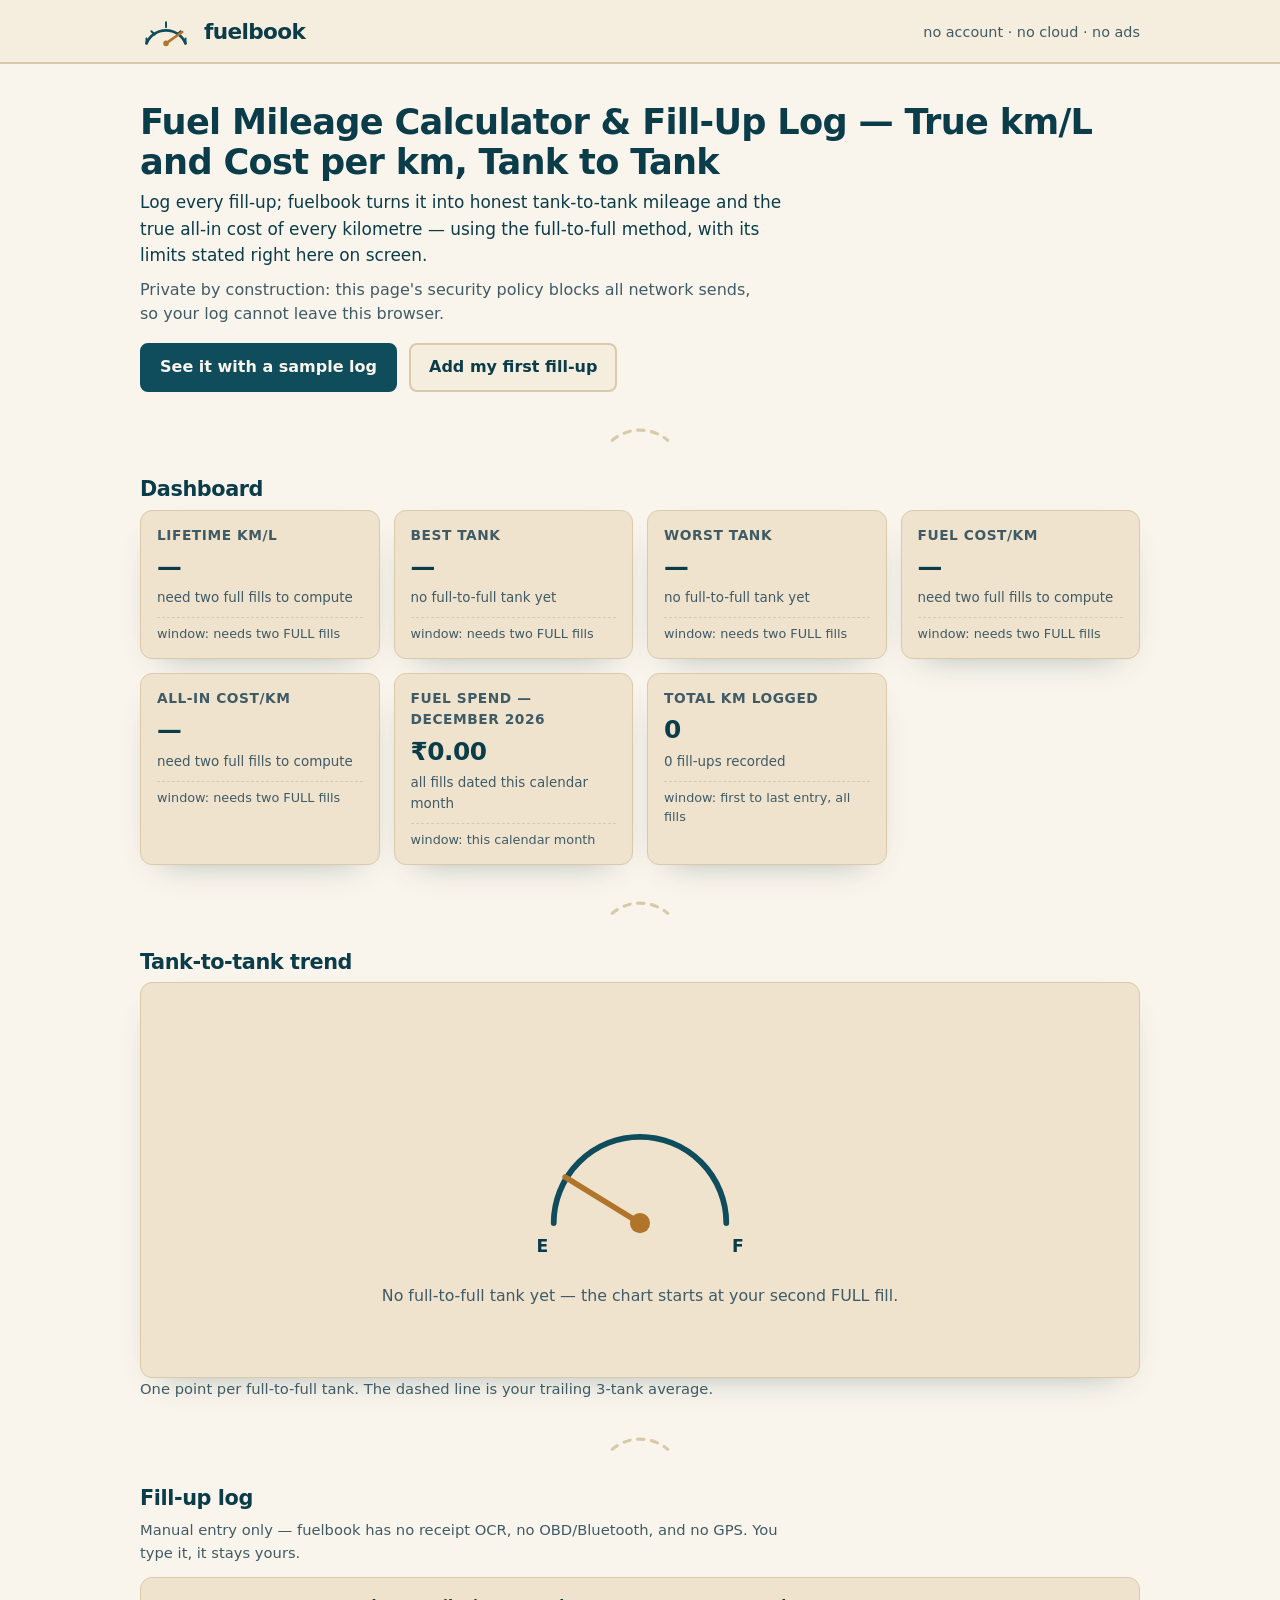
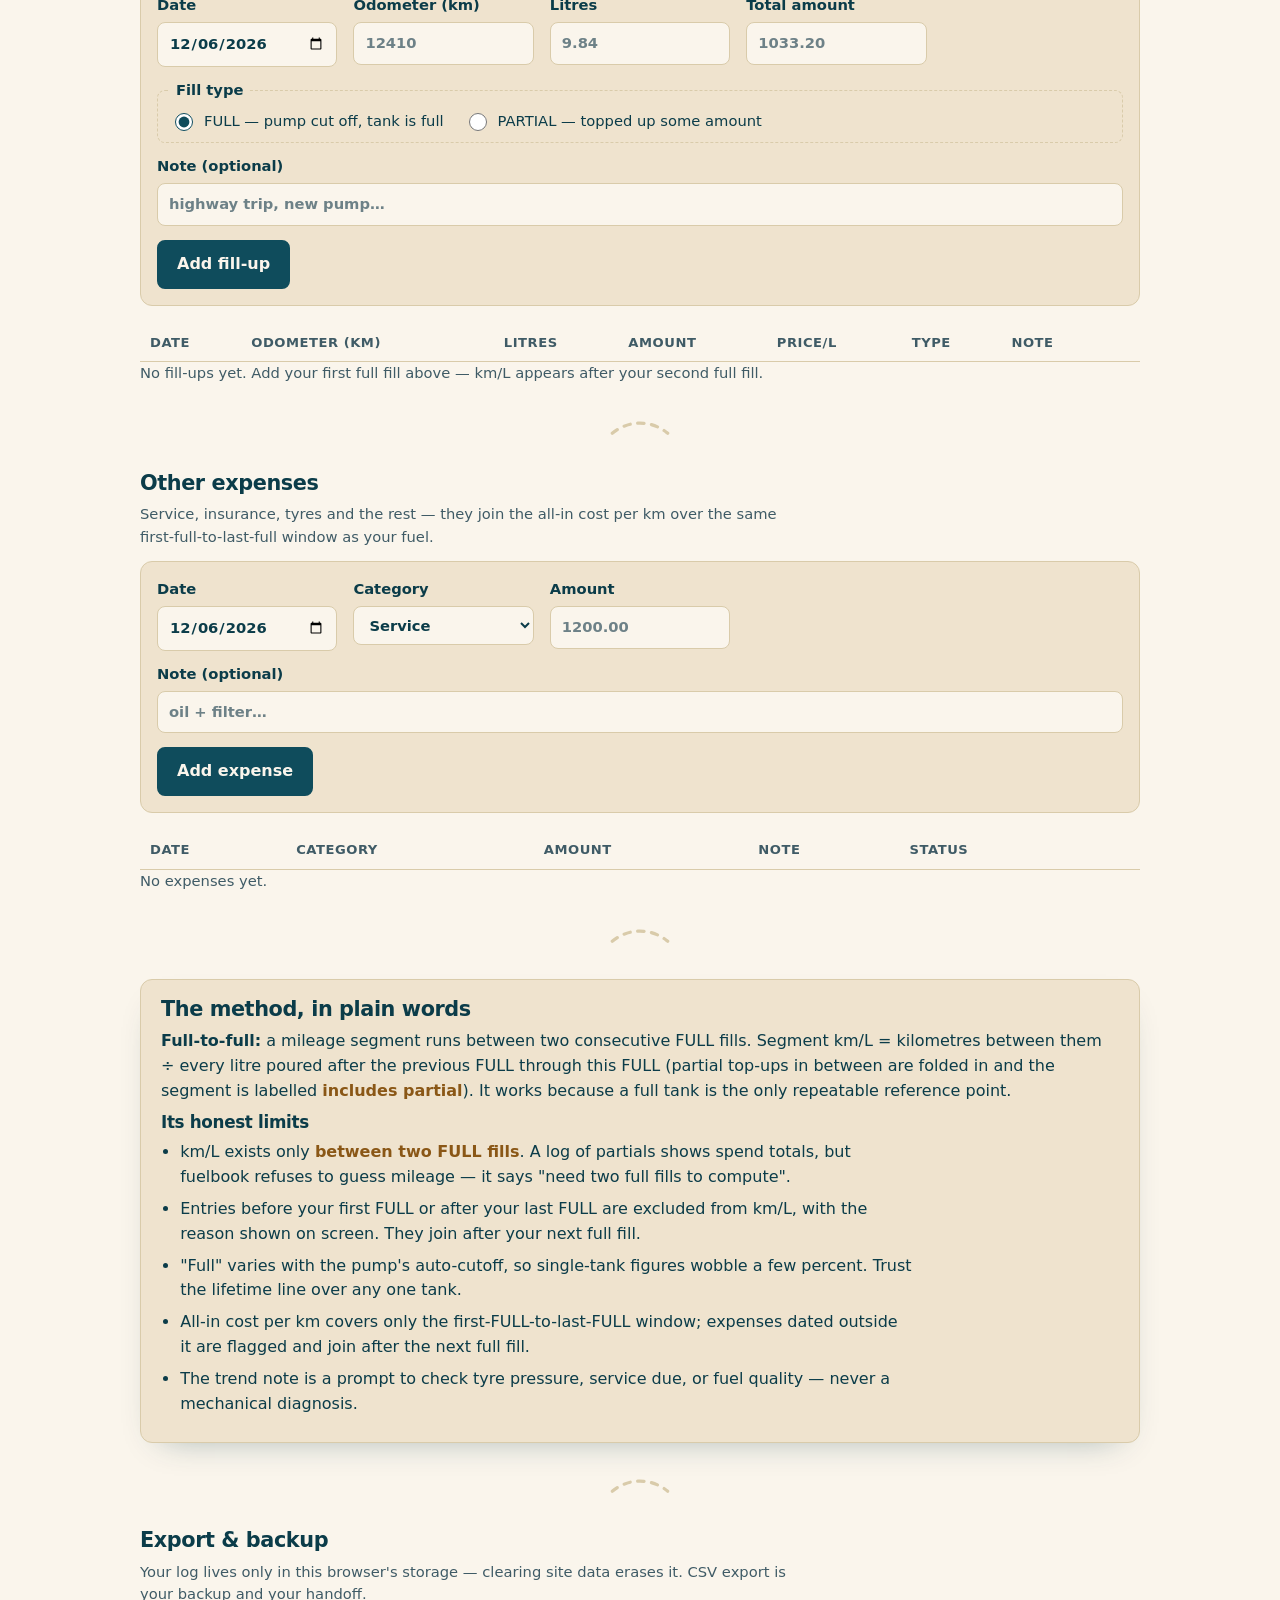
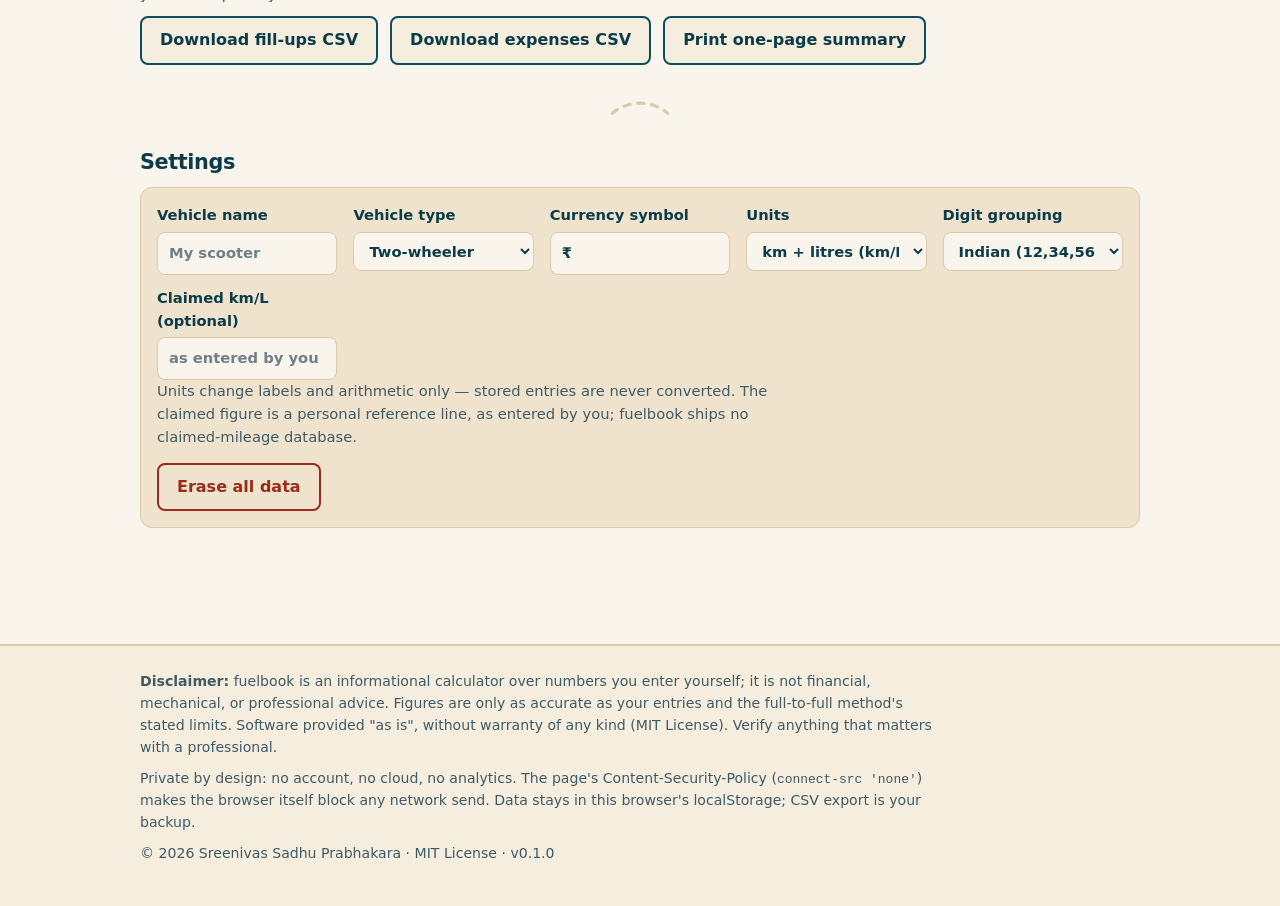
==== index.html @ ad528243 "fuelbook: initial build Honest tank-to-tank km/L and true all-in cost per km from a fill-up log. Ful" ====
<!doctype html>
<html lang="en">
<head>
  <meta charset="utf-8">
  <meta name="viewport" content="width=device-width, initial-scale=1">
  <meta http-equiv="Content-Security-Policy" content="default-src 'self'; connect-src 'none'; img-src 'self' data:; base-uri 'none'; form-action 'none'; frame-ancestors 'none'; object-src 'none'">
  <title>fuelbook — fuel mileage calculator &amp; fill-up log (true km/L and cost per km)</title>
  <meta name="description" content="Fuel mileage calculator and fill-up log: honest tank-to-tank km/L and true all-in cost per km for your vehicle. No account, no cloud, no ads — your log lives in your browser.">
  <meta name="color-scheme" content="light dark">
  <link rel="canonical" href="https://sreenivas-sadhu-prabhakara.github.io/fuelbook/">
  <meta name="robots" content="index, follow, max-image-preview:large">
  <meta name="author" content="Sreenivas Sadhu Prabhakara">
  <meta name="keywords" content="fuel mileage calculator, fill up log, km/l calculator, fuel average calculator, cost per km, petrol mileage, bike mileage calculator, car mileage tracker, tank to tank mileage, mpg calculator, fuel log app">
  <meta name="theme-color" content="#062E38" media="(prefers-color-scheme: dark)">
  <meta name="theme-color" content="#FAF5EC" media="(prefers-color-scheme: light)">

  <!-- Open Graph -->
  <meta property="og:type" content="website">
  <meta property="og:site_name" content="fuelbook">
  <meta property="og:title" content="fuelbook — fuel mileage calculator &amp; fill-up log">
  <meta property="og:description" content="Honest tank-to-tank km/L and true all-in cost per km for your vehicle. No account, no cloud, no ads — your log lives in your browser.">
  <meta property="og:url" content="https://sreenivas-sadhu-prabhakara.github.io/fuelbook/">
  <meta property="og:locale" content="en_IN">
  <meta property="og:image" content="https://sreenivas-sadhu-prabhakara.github.io/fuelbook/og-image.png">
  <meta property="og:image:width" content="1200">
  <meta property="og:image:height" content="630">
  <meta property="og:image:alt" content="fuelbook — a fuel-gauge dial from E to F with the tagline: honest tank-to-tank mileage">

  <!-- Twitter -->
  <meta name="twitter:card" content="summary_large_image">
  <meta name="twitter:title" content="fuelbook — fuel mileage calculator &amp; fill-up log">
  <meta name="twitter:description" content="Honest tank-to-tank km/L and true all-in cost per km for your vehicle. No account, no cloud, no ads.">
  <meta name="twitter:image" content="https://sreenivas-sadhu-prabhakara.github.io/fuelbook/og-image.png">
  <meta name="twitter:image:alt" content="fuelbook — a fuel-gauge dial from E to F with the tagline: honest tank-to-tank mileage">

  <link rel="stylesheet" href="styles.css">
  <link rel="icon" href="favicon.svg" type="image/svg+xml">
  <link rel="apple-touch-icon" href="apple-touch-icon.png">
  <link rel="manifest" href="manifest.webmanifest">

  <!-- Structured data (data block; not executable script) -->
  <script type="application/ld+json">
  {
    "@context": "https://schema.org",
    "@type": "WebApplication",
    "name": "fuelbook",
    "description": "A fuel mileage calculator and fill-up log that turns your fill-ups into honest tank-to-tank km/L and true all-in cost per km, using the full-to-full method with its limits stated on screen. Works offline; data stays in your browser.",
    "url": "https://sreenivas-sadhu-prabhakara.github.io/fuelbook/",
    "applicationCategory": "UtilitiesApplication",
    "operatingSystem": "Any (modern web browser)",
    "browserRequirements": "Requires a modern web browser with JavaScript enabled.",
    "isAccessibleForFree": true,
    "offers": { "@type": "Offer", "price": "0", "priceCurrency": "INR" },
    "license": "https://opensource.org/licenses/MIT",
    "author": { "@type": "Person", "name": "Sreenivas Sadhu Prabhakara" },
    "softwareVersion": "0.1.0",
    "featureList": [
      "Fill-up log with FULL/PARTIAL fills, edit and delete",
      "Tank-to-tank km/L by the full-to-full method, partials folded in",
      "Fuel-only and all-in cost per km over the same honest window",
      "Expense log: service, insurance, tyres, other",
      "km/L trend chart with trailing-3-tank average",
      "km+L or mi+gal unit mode and free-text currency symbol",
      "CSV export and a printable one-page summary",
      "100% offline — data never leaves your browser"
    ]
  }
  </script>
  <script type="application/ld+json">
  {
    "@context": "https://schema.org",
    "@type": "FAQPage",
    "mainEntity": [
      {
        "@type": "Question",
        "name": "How do I calculate my vehicle's real mileage (km/L)?",
        "acceptedAnswer": {
          "@type": "Answer",
          "text": "Use the full-to-full method: fill the tank completely and note the odometer. Next time you fill completely, divide the kilometres travelled by the litres it took to refill. That works because a full tank is the only repeatable reference point. fuelbook automates this over your whole log, folding partial fill-ups into the correct tank segment."
        }
      },
      {
        "@type": "Question",
        "name": "Is my fuel log private? Does fuelbook work offline?",
        "acceptedAnswer": {
          "@type": "Answer",
          "text": "Yes. fuelbook has no account, no cloud, and no analytics. Its Content-Security-Policy sets connect-src to none, so the browser itself blocks any network send. Your log lives only in this browser's localStorage; CSV export is your backup."
        }
      },
      {
        "@type": "Question",
        "name": "Why does my km/L change from tank to tank?",
        "acceptedAnswer": {
          "@type": "Answer",
          "text": "Pump auto-cutoffs stop at slightly different levels, so what counts as 'full' varies a little each time. That makes any single tank's figure wobble by a few percent. Trust the lifetime line, computed across many tanks, over any one tank's number."
        }
      },
      {
        "@type": "Question",
        "name": "What is the true cost per km of my vehicle?",
        "acceptedAnswer": {
          "@type": "Answer",
          "text": "Fuel alone understates it. fuelbook computes fuel-only cost per km and an all-in figure that adds service, insurance, tyres and other expenses over the same first-full-to-last-full window, so both numbers cover exactly the same kilometres."
        }
      }
    ]
  }
  </script>
</head>
<body>
  <a class="skip-link" href="#main">Skip to content</a>

  <header class="site-header">
    <div class="wrap header-row">
      <span class="brand">
        <svg class="brand-dial" viewBox="0 0 64 44" aria-hidden="true" focusable="false">
          <path d="M8 36 A26 26 0 0 1 56 36" fill="none" class="dial-arc"/>
          <line x1="8"  y1="36" x2="8"  y2="30" class="dial-tick"/>
          <line x1="14" y1="21" x2="18" y2="25" class="dial-tick"/>
          <line x1="32" y1="10" x2="32" y2="16" class="dial-tick"/>
          <line x1="50" y1="21" x2="46" y2="25" class="dial-tick"/>
          <line x1="56" y1="36" x2="56" y2="30" class="dial-tick"/>
          <line x1="32" y1="36" x2="52" y2="22" class="dial-needle"/>
          <circle cx="32" cy="36" r="3.4" class="dial-hub"/>
        </svg>
        <span class="brand-name">fuelbook</span>
      </span>
      <span class="header-note">no account · no cloud · no ads</span>
    </div>
  </header>

  <div id="sample-banner" class="sample-banner" hidden>
    <div class="wrap sample-row">
      <strong>SAMPLE DATA</strong>
      <span>Every entry below is invented demo data — not real prices or real vehicle figures.</span>
      <button type="button" id="btn-clear-sample" class="btn btn-small">Clear and start my log</button>
    </div>
  </div>

  <main id="main" class="wrap">

    <section class="hero" aria-labelledby="page-h1">
      <h1 id="page-h1">Fuel Mileage Calculator &amp; Fill-Up Log — True km/L and Cost per km, Tank to Tank</h1>
      <p class="lede">Log every fill-up; fuelbook turns it into honest tank-to-tank mileage and the true all-in cost of every kilometre — using the full-to-full method, with its limits stated right here on screen.</p>
      <p class="privacy-line">Private by construction: this page's security policy blocks all network sends, so your log cannot leave this browser.</p>
      <div class="hero-actions">
        <button type="button" id="btn-sample" class="btn btn-primary">See it with a sample log</button>
        <a class="btn btn-ghost" href="#fillups">Add my first fill-up</a>
      </div>
    </section>

    <div class="arc-divider" aria-hidden="true"><svg viewBox="0 0 60 14"><path d="M4 12 A40 40 0 0 1 56 12" fill="none"/></svg></div>

    <section aria-labelledby="h-dash">
      <h2 id="h-dash">Dashboard</h2>
      <div id="stats-grid" class="stats-grid" aria-live="polite"></div>
      <p id="excluded-note" class="note" hidden></p>
    </section>

    <div class="arc-divider" aria-hidden="true"><svg viewBox="0 0 60 14"><path d="M4 12 A40 40 0 0 1 56 12" fill="none"/></svg></div>

    <section aria-labelledby="h-trend">
      <h2 id="h-trend">Tank-to-tank trend</h2>
      <div id="chart" class="chart-box"></div>
      <p id="chart-summary" class="visually-hidden" aria-live="polite"></p>
      <p id="trend-note" class="trend-note" hidden></p>
      <p class="note">One point per full-to-full tank. The dashed line is your trailing 3-tank average<span id="claimed-legend" hidden>; the dotted line is your claimed figure, as entered by you</span>.</p>
    </section>

    <div class="arc-divider" aria-hidden="true"><svg viewBox="0 0 60 14"><path d="M4 12 A40 40 0 0 1 56 12" fill="none"/></svg></div>

    <section id="fillups" aria-labelledby="h-fills">
      <h2 id="h-fills">Fill-up log</h2>
      <p class="note">Manual entry only — fuelbook has no receipt OCR, no OBD/Bluetooth, and no GPS. You type it, it stays yours.</p>
      <form id="fill-form" class="entry-form" novalidate>
        <div class="form-grid">
          <label>Date
            <input id="f-date" name="date" type="date" required>
          </label>
          <label><span data-label="odo">Odometer (km)</span>
            <input id="f-odo" name="odo" type="text" inputmode="decimal" placeholder="12410" required>
          </label>
          <label><span data-label="vol">Litres</span>
            <input id="f-litres" name="litres" type="text" inputmode="decimal" placeholder="9.84" required>
          </label>
          <label><span data-label="amt">Total amount</span>
            <input id="f-amount" name="amount" type="text" inputmode="decimal" placeholder="1033.20" required>
          </label>
          <fieldset class="fill-kind">
            <legend>Fill type</legend>
            <label class="radio"><input type="radio" name="fillkind" id="f-full" value="full" checked> FULL — pump cut off, tank is full</label>
            <label class="radio"><input type="radio" name="fillkind" id="f-partial" value="partial"> PARTIAL — topped up some amount</label>
          </fieldset>
          <label class="span2">Note (optional)
            <input id="f-note" name="note" type="text" maxlength="120" placeholder="highway trip, new pump…">
          </label>
        </div>
        <p id="fill-derived" class="note" hidden></p>
        <p id="fill-error" class="error" role="alert" hidden></p>
        <div class="form-actions">
          <button type="submit" id="fill-submit" class="btn btn-primary">Add fill-up</button>
          <button type="button" id="fill-cancel" class="btn btn-ghost" hidden>Cancel edit</button>
        </div>
      </form>
      <div class="table-scroll">
        <table class="log-table" id="fills-table">
          <caption class="visually-hidden">Fill-up entries, newest first</caption>
          <thead>
            <tr><th scope="col">Date</th><th scope="col" data-label="odo2">Odometer</th><th scope="col" data-label="vol2">Litres</th><th scope="col">Amount</th><th scope="col" data-label="ppu">Price/L</th><th scope="col">Type</th><th scope="col">Note</th><th scope="col"><span class="visually-hidden">Actions</span></th></tr>
          </thead>
          <tbody id="fills-body"></tbody>
        </table>
      </div>
      <p id="fills-empty" class="note">No fill-ups yet. Add your first full fill above — km/L appears after your second full fill.</p>
    </section>

    <div class="arc-divider" aria-hidden="true"><svg viewBox="0 0 60 14"><path d="M4 12 A40 40 0 0 1 56 12" fill="none"/></svg></div>

    <section aria-labelledby="h-exp">
      <h2 id="h-exp">Other expenses</h2>
      <p class="note">Service, insurance, tyres and the rest — they join the all-in cost per km over the same first-full-to-last-full window as your fuel.</p>
      <form id="expense-form" class="entry-form" novalidate>
        <div class="form-grid">
          <label>Date
            <input id="e-date" name="date" type="date" required>
          </label>
          <label>Category
            <select id="e-cat" name="category">
              <option value="service">Service</option>
              <option value="insurance">Insurance</option>
              <option value="tyres">Tyres</option>
              <option value="other">Other</option>
            </select>
          </label>
          <label><span data-label="amt2">Amount</span>
            <input id="e-amount" name="amount" type="text" inputmode="decimal" placeholder="1200.00" required>
          </label>
          <label class="span2">Note (optional)
            <input id="e-note" name="note" type="text" maxlength="120" placeholder="oil + filter…">
          </label>
        </div>
        <p id="expense-error" class="error" role="alert" hidden></p>
        <div class="form-actions">
          <button type="submit" id="expense-submit" class="btn btn-primary">Add expense</button>
          <button type="button" id="expense-cancel" class="btn btn-ghost" hidden>Cancel edit</button>
        </div>
      </form>
      <div class="table-scroll">
        <table class="log-table" id="expenses-table">
          <caption class="visually-hidden">Expense entries, newest first</caption>
          <thead>
            <tr><th scope="col">Date</th><th scope="col">Category</th><th scope="col">Amount</th><th scope="col">Note</th><th scope="col">Status</th><th scope="col"><span class="visually-hidden">Actions</span></th></tr>
          </thead>
          <tbody id="expenses-body"></tbody>
        </table>
      </div>
      <p id="expenses-empty" class="note">No expenses yet.</p>
    </section>

    <div class="arc-divider" aria-hidden="true"><svg viewBox="0 0 60 14"><path d="M4 12 A40 40 0 0 1 56 12" fill="none"/></svg></div>

    <section aria-labelledby="h-method" class="method-card">
      <h2 id="h-method">The method, in plain words</h2>
      <p><strong>Full-to-full:</strong> a mileage segment runs between two consecutive FULL fills. Segment km/L = kilometres between them ÷ every litre poured after the previous FULL through this FULL (partial top-ups in between are folded in and the segment is labelled <em>includes partial</em>). It works because a full tank is the only repeatable reference point.</p>
      <h3>Its honest limits</h3>
      <ul class="limits">
        <li>km/L exists only <em>between two FULL fills</em>. A log of partials shows spend totals, but fuelbook refuses to guess mileage — it says "need two full fills to compute".</li>
        <li>Entries before your first FULL or after your last FULL are excluded from km/L, with the reason shown on screen. They join after your next full fill.</li>
        <li>"Full" varies with the pump's auto-cutoff, so single-tank figures wobble a few percent. Trust the lifetime line over any one tank.</li>
        <li>All-in cost per km covers only the first-FULL-to-last-FULL window; expenses dated outside it are flagged and join after the next full fill.</li>
        <li>The trend note is a prompt to check tyre pressure, service due, or fuel quality — never a mechanical diagnosis.</li>
      </ul>
    </section>

    <div class="arc-divider" aria-hidden="true"><svg viewBox="0 0 60 14"><path d="M4 12 A40 40 0 0 1 56 12" fill="none"/></svg></div>

    <section aria-labelledby="h-export">
      <h2 id="h-export">Export &amp; backup</h2>
      <p class="note">Your log lives only in this browser's storage — clearing site data erases it. CSV export is your backup and your handoff.</p>
      <div class="export-actions">
        <button type="button" id="btn-csv-fills" class="btn">Download fill-ups CSV</button>
        <button type="button" id="btn-csv-expenses" class="btn">Download expenses CSV</button>
        <button type="button" id="btn-print" class="btn">Print one-page summary</button>
      </div>
    </section>

    <div class="arc-divider" aria-hidden="true"><svg viewBox="0 0 60 14"><path d="M4 12 A40 40 0 0 1 56 12" fill="none"/></svg></div>

    <section aria-labelledby="h-settings">
      <h2 id="h-settings">Settings</h2>
      <form id="settings-form" class="entry-form" novalidate>
        <div class="form-grid">
          <label>Vehicle name
            <input id="s-name" type="text" maxlength="40" placeholder="My scooter">
          </label>
          <label>Vehicle type
            <select id="s-type">
              <option value="two-wheeler">Two-wheeler</option>
              <option value="car">Car</option>
              <option value="other">Other</option>
            </select>
          </label>
          <label>Currency symbol
            <input id="s-currency" type="text" maxlength="4" placeholder="₹">
          </label>
          <label>Units
            <select id="s-units">
              <option value="metric">km + litres (km/L, L/100km)</option>
              <option value="us">miles + gallons (mpg)</option>
            </select>
          </label>
          <label>Digit grouping
            <select id="s-grouping">
              <option value="indian">Indian (12,34,567)</option>
              <option value="plain">Plain (1,234,567)</option>
            </select>
          </label>
          <label><span data-label="claimed">Claimed km/L (optional)</span>
            <input id="s-claimed" type="text" inputmode="decimal" placeholder="as entered by you">
          </label>
        </div>
        <p class="note">Units change labels and arithmetic only — stored entries are never converted. The claimed figure is a personal reference line, as entered by you; fuelbook ships no claimed-mileage database.</p>
        <div class="form-actions">
          <button type="button" id="btn-erase" class="btn btn-danger">Erase all data</button>
        </div>
      </form>
    </section>

  </main>

  <!-- printable one-page summary (visible only in print) -->
  <section id="print-summary" class="print-only" aria-hidden="true">
    <h2>fuelbook — summary</h2>
    <p id="print-meta"></p>
    <div id="print-stats"></div>
    <table class="log-table" id="print-segments">
      <thead><tr><th>Tank (full → full)</th><th id="print-km-h">km</th><th id="print-vol-h">Litres</th><th id="print-eff-h">km/L</th><th>Notes</th></tr></thead>
      <tbody id="print-segments-body"></tbody>
    </table>
    <p id="print-footer" class="note"></p>
  </section>

  <footer class="site-footer">
    <div class="wrap">
      <p><strong>Disclaimer:</strong> fuelbook is an informational calculator over numbers you enter yourself; it is not financial, mechanical, or professional advice. Figures are only as accurate as your entries and the full-to-full method's stated limits. Software provided "as is", without warranty of any kind (MIT License). Verify anything that matters with a professional.</p>
      <p>Private by design: no account, no cloud, no analytics. The page's Content-Security-Policy (<code>connect-src 'none'</code>) makes the browser itself block any network send. Data stays in this browser's localStorage; CSV export is your backup.</p>
      <p>© 2026 Sreenivas Sadhu Prabhakara · MIT License · v0.1.0</p>
    </div>
  </footer>

  <script src="data/engine.js"></script>
  <script src="app.js"></script>
</body>
</html>
---- styles.css ----
/* ============================================================
   fuelbook — petrol teal + sand/shell. The E-to-F gauge motif.
   Light scheme default; dark via prefers-color-scheme.
   ============================================================ */

:root {
  --bg:        #FAF5EC;  /* shell white */
  --ink:       #0B3C49;  /* deep petrol teal */
  --muted:     #3F5B66;
  --card:      #EFE3CE;  /* shell */
  --card2:     #F5EDDD;
  --line:      #D9CBAA;
  --primary:   #0F4C5C;  /* teal */
  --primary-ink: #FAF5EC;
  --needle:    #B0742B;  /* sand, darkened for AA strokes on light */
  --sand:      #D9A05B;
  --accent-text: #8A5716;
  --danger:    #9B2C1B;
  --flag-bg:   #F3E2C0;
  --focus:     #0F4C5C;

  --sans: system-ui, -apple-system, "Segoe UI", Roboto, Helvetica, Arial, sans-serif;
  --radius: 12px;
  --radius-sm: 8px;
  --wrap: 1040px;
  --shadow: 0 14px 34px -22px rgba(11, 60, 73, 0.45);
}

@media (prefers-color-scheme: dark) {
  :root {
    --bg:        #062E38;  /* deep sea */
    --ink:       #F2E9D8;  /* shell */
    --muted:     #A9C4C7;
    --card:      #10505F;  /* teal tint */
    --card2:     #0B4250;
    --line:      #1E667A;
    --primary:   #E0B26E;  /* sand */
    --primary-ink: #062E38;
    --needle:    #E0B26E;
    --sand:      #E0B26E;
    --accent-text: #E8C68F;
    --danger:    #F5A48F;
    --flag-bg:   #0B4250;
    --focus:     #E0B26E;
    --shadow: 0 14px 34px -22px rgba(0, 0, 0, 0.6);
  }
}

* { box-sizing: border-box; }
html { -webkit-text-size-adjust: 100%; }

body {
  margin: 0;
  background: var(--bg);
  color: var(--ink);
  font-family: var(--sans);
  font-size: 16px;
  line-height: 1.55;
  -webkit-font-smoothing: antialiased;
  text-rendering: optimizeLegibility;
}

h1, h2, h3 { margin: 0 0 0.5rem; font-weight: 750; letter-spacing: -0.02em; line-height: 1.12; }
h1 { font-size: clamp(1.5rem, 3.4vw, 2.2rem); }
h2 { font-size: 1.3rem; }
h3 { font-size: 1.05rem; }
p { margin: 0 0 0.6rem; }
em { font-style: normal; color: var(--accent-text); font-weight: 600; }
code { font-family: ui-monospace, "SF Mono", Menlo, Consolas, monospace; font-size: 0.92em; }

.wrap { max-width: var(--wrap); margin: 0 auto; padding: 0 20px; }
main.wrap { padding-bottom: 3rem; }
section { margin: 2.2rem 0; }

[hidden] { display: none !important; }

.visually-hidden {
  position: absolute !important;
  width: 1px; height: 1px;
  margin: -1px; padding: 0; border: 0;
  clip: rect(0 0 0 0); clip-path: inset(50%);
  overflow: hidden; white-space: nowrap;
}

/* ---------- skip link + focus ---------- */

.skip-link {
  position: absolute; left: 8px; top: -48px;
  background: var(--primary); color: var(--primary-ink);
  padding: 10px 16px; border-radius: 0 0 var(--radius-sm) var(--radius-sm);
  text-decoration: none; font-weight: 600; z-index: 20;
  transition: top 0.15s ease;
}
.skip-link:focus { top: 0; }

:focus-visible {
  outline: 3px solid var(--focus);
  outline-offset: 2px;
  border-radius: 3px;
}

/* ---------- header ---------- */

.site-header {
  border-bottom: 2px solid var(--line);
  background: var(--card2);
}
.header-row {
  display: flex; align-items: center; justify-content: space-between;
  gap: 12px; padding-top: 14px; padding-bottom: 12px; flex-wrap: wrap;
}
.brand { display: inline-flex; align-items: center; gap: 12px; }
.brand-name { font-size: 1.35rem; font-weight: 800; letter-spacing: -0.03em; }
.brand-dial { width: 52px; height: 36px; }
.dial-arc  { stroke: var(--primary); stroke-width: 3.4; stroke-linecap: round; }
.dial-tick { stroke: var(--primary); stroke-width: 2.4; stroke-linecap: round; }
.dial-needle { stroke: var(--needle); stroke-width: 3.2; stroke-linecap: round; }
.dial-hub  { fill: var(--needle); }
.header-note { color: var(--muted); font-size: 0.9rem; }

/* ---------- sample banner ---------- */

.sample-banner {
  background: var(--sand);
  color: #2A1B04;
  border-bottom: 2px solid rgba(0,0,0,0.25);
}
.sample-row {
  display: flex; align-items: center; gap: 14px;
  padding-top: 10px; padding-bottom: 10px; flex-wrap: wrap;
}
.sample-row strong { letter-spacing: 0.06em; }
.sample-banner .btn { background: #2A1B04; color: #F5E9CF; border-color: #2A1B04; }

/* ---------- hero ---------- */

.hero { margin-top: 2.4rem; }
.lede { max-width: 62ch; font-size: 1.06rem; }
.privacy-line { color: var(--muted); max-width: 62ch; }
.hero-actions { display: flex; gap: 12px; flex-wrap: wrap; margin-top: 1rem; }

/* ---------- arc divider (gauge ticks motif) ---------- */

.arc-divider { display: flex; justify-content: center; margin: 2rem 0 0; }
.arc-divider svg { width: 64px; height: 16px; }
.arc-divider path { stroke: var(--line); stroke-width: 3; stroke-linecap: round; stroke-dasharray: 6 7; }

/* ---------- buttons ---------- */

.btn {
  display: inline-block;
  font: inherit; font-weight: 650;
  padding: 10px 18px;
  border: 2px solid var(--primary);
  border-radius: var(--radius-sm);
  background: var(--card2);
  color: var(--ink);
  cursor: pointer;
  text-decoration: none;
  transition: transform 0.08s ease, background 0.15s ease;
}
.btn:hover { background: var(--card); }
.btn:active { transform: translateY(1px); }
.btn-primary { background: var(--primary); color: var(--primary-ink); }
.btn-primary:hover { background: var(--primary); filter: brightness(1.08); }
.btn-ghost { border-color: var(--line); }
.btn-danger { border-color: var(--danger); color: var(--danger); background: transparent; }
.btn-small { padding: 6px 12px; font-size: 0.9rem; }

/* ---------- stat cards ---------- */

.stats-grid {
  display: grid;
  grid-template-columns: repeat(auto-fill, minmax(210px, 1fr));
  gap: 14px;
}
.stat-card {
  background: var(--card);
  border: 1px solid var(--line);
  border-radius: var(--radius);
  padding: 14px 16px;
  box-shadow: var(--shadow);
}
.stat-label { font-size: 0.86rem; color: var(--muted); font-weight: 650; text-transform: uppercase; letter-spacing: 0.04em; }
.stat-value {
  font-size: 1.55rem; font-weight: 800; letter-spacing: -0.02em;
  font-variant-numeric: tabular-nums;
  margin: 2px 0;
  overflow-wrap: anywhere;
}
.stat-sub { font-size: 0.84rem; color: var(--muted); }
.stat-window { font-size: 0.8rem; color: var(--muted); border-top: 1px dashed var(--line); margin-top: 8px; padding-top: 6px; }

/* ---------- notes / errors / trend ---------- */

.note { color: var(--muted); font-size: 0.92rem; max-width: 70ch; }
.error { color: var(--danger); font-weight: 650; }
.trend-note {
  background: var(--flag-bg);
  border: 1px solid var(--line);
  border-left: 5px solid var(--sand);
  border-radius: var(--radius-sm);
  padding: 10px 14px;
  max-width: 70ch;
}

/* ---------- chart ---------- */

.chart-box {
  background: var(--card);
  border: 1px solid var(--line);
  border-radius: var(--radius);
  padding: 10px;
  box-shadow: var(--shadow);
}
.chart-box svg { display: block; width: 100%; height: auto; }
.c-line { fill: none; stroke: var(--primary); stroke-width: 2.6; stroke-linejoin: round; }
.c-avg { fill: none; stroke: var(--needle); stroke-width: 2; stroke-dasharray: 7 6; }
.c-claimed { fill: none; stroke: var(--muted); stroke-width: 1.6; stroke-dasharray: 2 5; }
.c-dot { fill: var(--primary); stroke: var(--bg); stroke-width: 1.5; }
.c-dot-partial { fill: var(--sand); stroke: var(--ink); stroke-width: 1.2; }
.c-grid { stroke: var(--line); stroke-width: 1; }
.c-text { fill: var(--muted); font-family: var(--sans); font-size: 11px; font-variant-numeric: tabular-nums; }
.c-text-strong { fill: var(--ink); font-family: var(--sans); font-size: 12px; font-weight: 700; font-variant-numeric: tabular-nums; }
.c-empty-arc { stroke: var(--primary); stroke-width: 4; fill: none; stroke-linecap: round; }
.c-empty-needle { stroke: var(--needle); stroke-width: 4; stroke-linecap: round; }
.c-empty-hub { fill: var(--needle); }
.chart-legend-partial { color: var(--accent-text); }

/* ---------- forms ---------- */

.entry-form {
  background: var(--card);
  border: 1px solid var(--line);
  border-radius: var(--radius);
  padding: 16px;
  margin: 0.8rem 0 1.2rem;
}
.form-grid {
  display: grid;
  grid-template-columns: repeat(auto-fit, minmax(180px, 1fr));
  gap: 12px 16px;
}
.form-grid label { display: flex; flex-direction: column; gap: 5px; font-weight: 650; font-size: 0.92rem; }
.form-grid .span2 { grid-column: 1 / -1; }
input, select {
  font: inherit;
  font-variant-numeric: tabular-nums;
  color: var(--ink);
  background: var(--bg);
  border: 1.5px solid var(--line);
  border-radius: var(--radius-sm);
  padding: 9px 11px;
  min-width: 0;
}
input::placeholder { color: var(--muted); opacity: 0.75; }
fieldset.fill-kind {
  border: 1.5px dashed var(--line);
  border-radius: var(--radius-sm);
  padding: 8px 12px 10px;
  margin: 0;
  grid-column: 1 / -1;
  display: flex; gap: 20px; flex-wrap: wrap;
}
fieldset.fill-kind legend { font-weight: 650; font-size: 0.92rem; padding: 0 6px; }
label.radio { flex-direction: row !important; align-items: center; gap: 8px !important; font-weight: 500 !important; }
input[type="radio"] { accent-color: var(--primary); width: 18px; height: 18px; }
.form-actions { display: flex; gap: 12px; margin-top: 14px; flex-wrap: wrap; }

/* ---------- tables ---------- */

.table-scroll { overflow-x: auto; }
.log-table {
  border-collapse: collapse;
  width: 100%;
  min-width: 640px;
  font-variant-numeric: tabular-nums;
}
.log-table th, .log-table td {
  text-align: left;
  padding: 8px 10px;
  border-bottom: 1px solid var(--line);
  font-size: 0.94rem;
  vertical-align: top;
}
.log-table th { font-size: 0.82rem; text-transform: uppercase; letter-spacing: 0.04em; color: var(--muted); }
.num { text-align: right !important; }
.badge {
  display: inline-block;
  font-size: 0.76rem; font-weight: 750; letter-spacing: 0.05em;
  border-radius: 999px;
  padding: 2px 9px;
  border: 1.5px solid var(--primary);
}
.badge-full { background: var(--primary); color: var(--primary-ink); }
.badge-partial { background: transparent; color: var(--ink); border-style: dashed; }
.badge-flag {
  border-color: var(--needle); color: var(--accent-text);
  background: var(--flag-bg); border-style: solid;
  font-weight: 650; letter-spacing: 0; text-transform: none;
}
.row-actions { white-space: nowrap; }
.link-btn {
  font: inherit; font-size: 0.88rem; font-weight: 650;
  background: none; border: none; cursor: pointer;
  color: var(--accent-text); text-decoration: underline;
  padding: 2px 4px;
}
.link-btn.danger { color: var(--danger); }

/* ---------- method card ---------- */

.method-card {
  background: var(--card);
  border: 1px solid var(--line);
  border-radius: var(--radius);
  padding: 18px 20px;
  box-shadow: var(--shadow);
}
.limits { margin: 0.4rem 0 0; padding-left: 1.2rem; }
.limits li { margin-bottom: 0.45rem; max-width: 72ch; }

/* ---------- export ---------- */

.export-actions { display: flex; gap: 12px; flex-wrap: wrap; }

/* ---------- footer ---------- */

.site-footer {
  border-top: 2px solid var(--line);
  background: var(--card2);
  padding: 1.6rem 0 2rem;
  margin-top: 2rem;
}
.site-footer p { color: var(--muted); font-size: 0.88rem; max-width: 90ch; }

/* ---------- motion ---------- */

@media (prefers-reduced-motion: reduce) {
  * { transition: none !important; animation: none !important; }
}

/* ---------- print: the one-page summary ---------- */

.print-only { display: none; }

@media print {
  body * { visibility: hidden; }
  #print-summary, #print-summary * { visibility: visible; }
  .print-only { display: block; }
  #print-summary {
    position: absolute; inset: 0;
    padding: 24px;
    background: #fff; color: #000;
    font-size: 12px;
  }
  #print-summary h2 { font-size: 18px; }
  #print-summary .log-table { min-width: 0; }
  #print-summary .log-table th, #print-summary .log-table td { border-bottom: 1px solid #999; padding: 4px 8px; }
  #print-stats { display: grid; grid-template-columns: repeat(3, 1fr); gap: 6px 18px; margin: 10px 0 14px; }
  #print-stats .pstat { border: 1px solid #999; border-radius: 6px; padding: 6px 10px; }
  #print-stats .pstat b { display: block; font-size: 14px; font-variant-numeric: tabular-nums; }
}
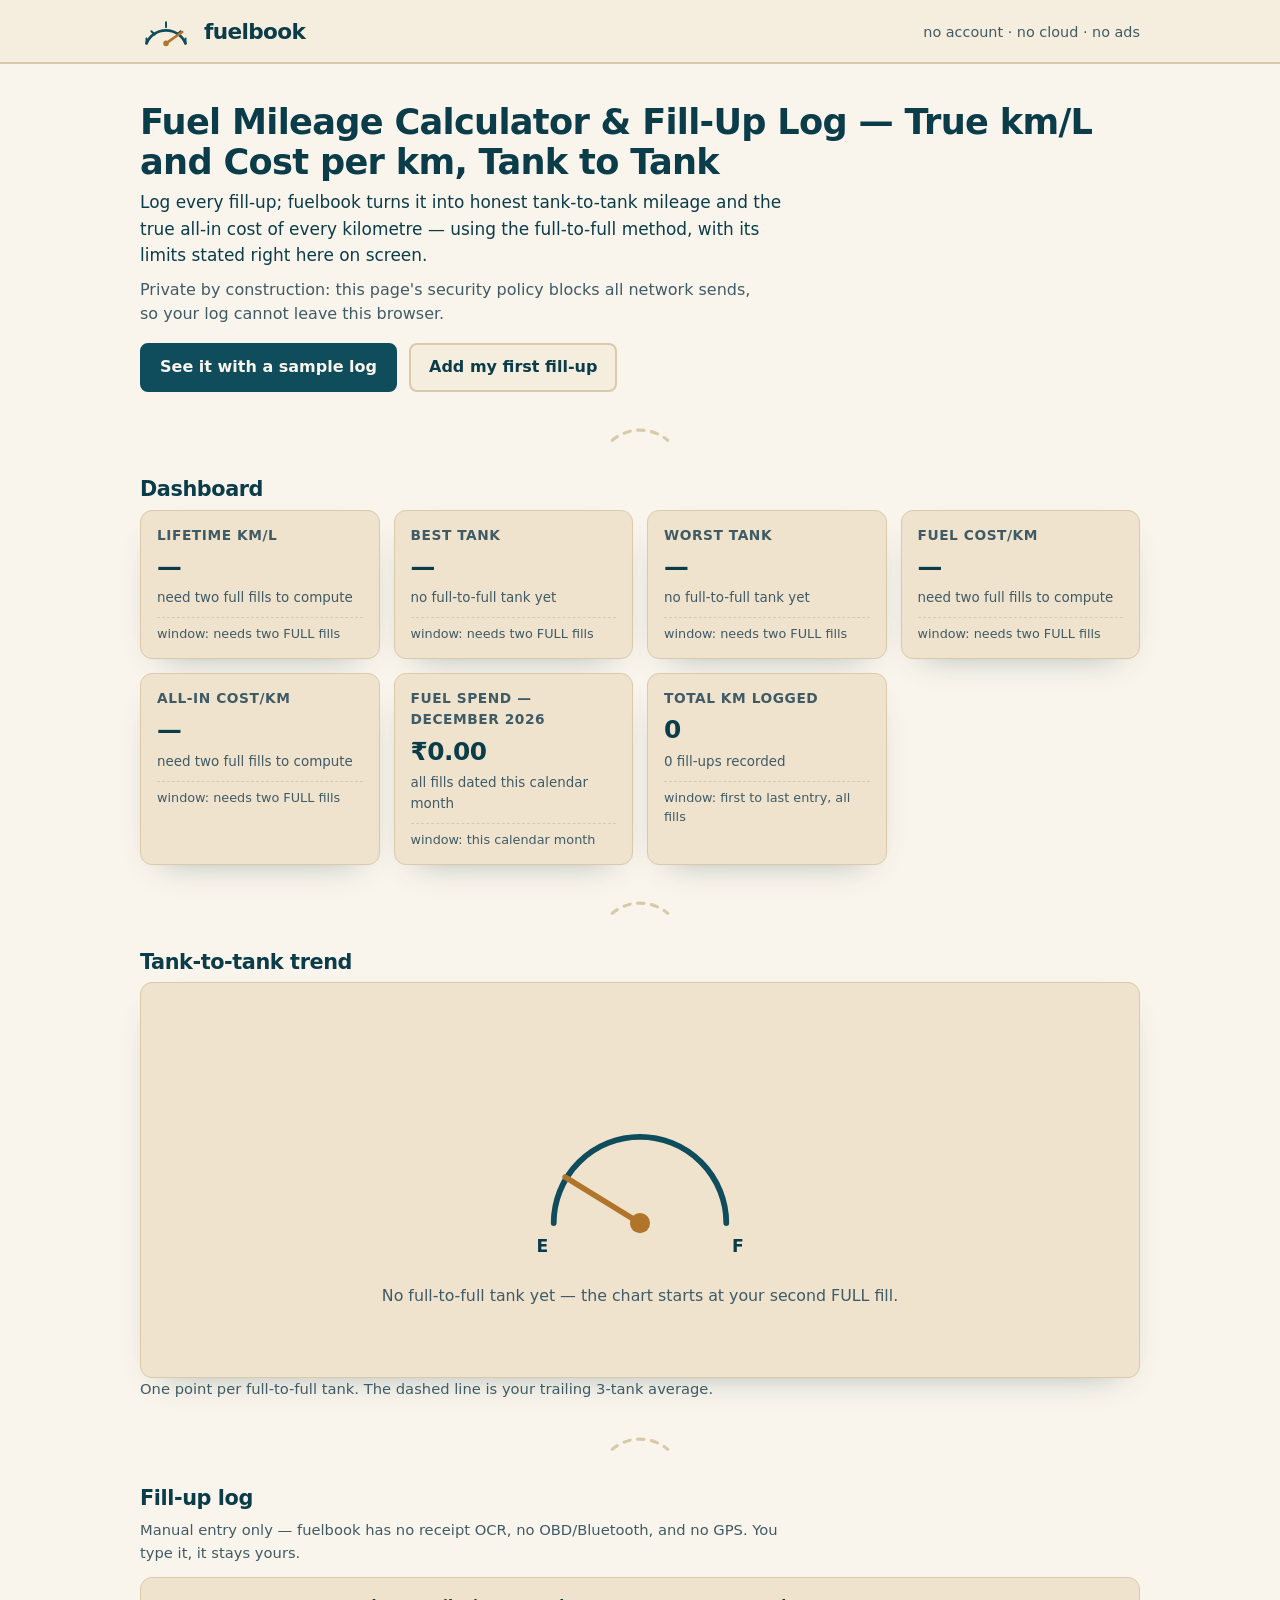
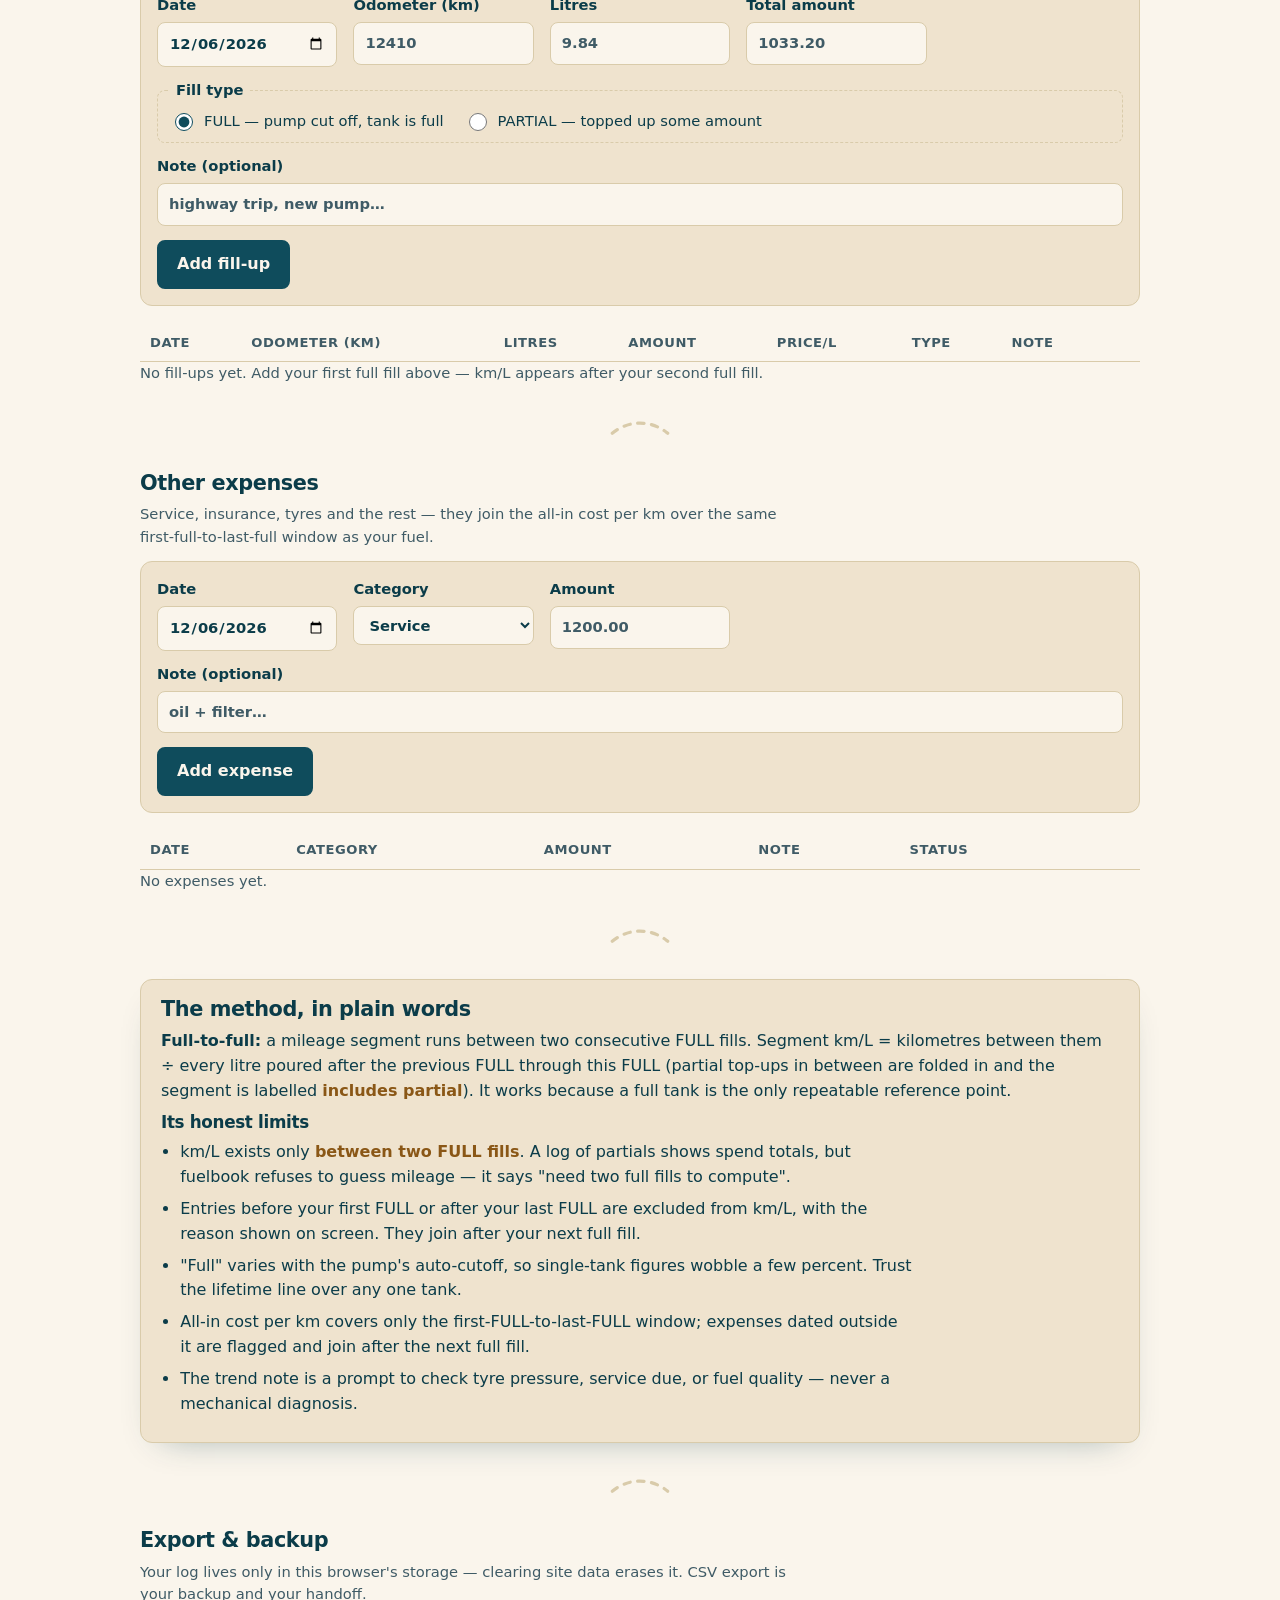
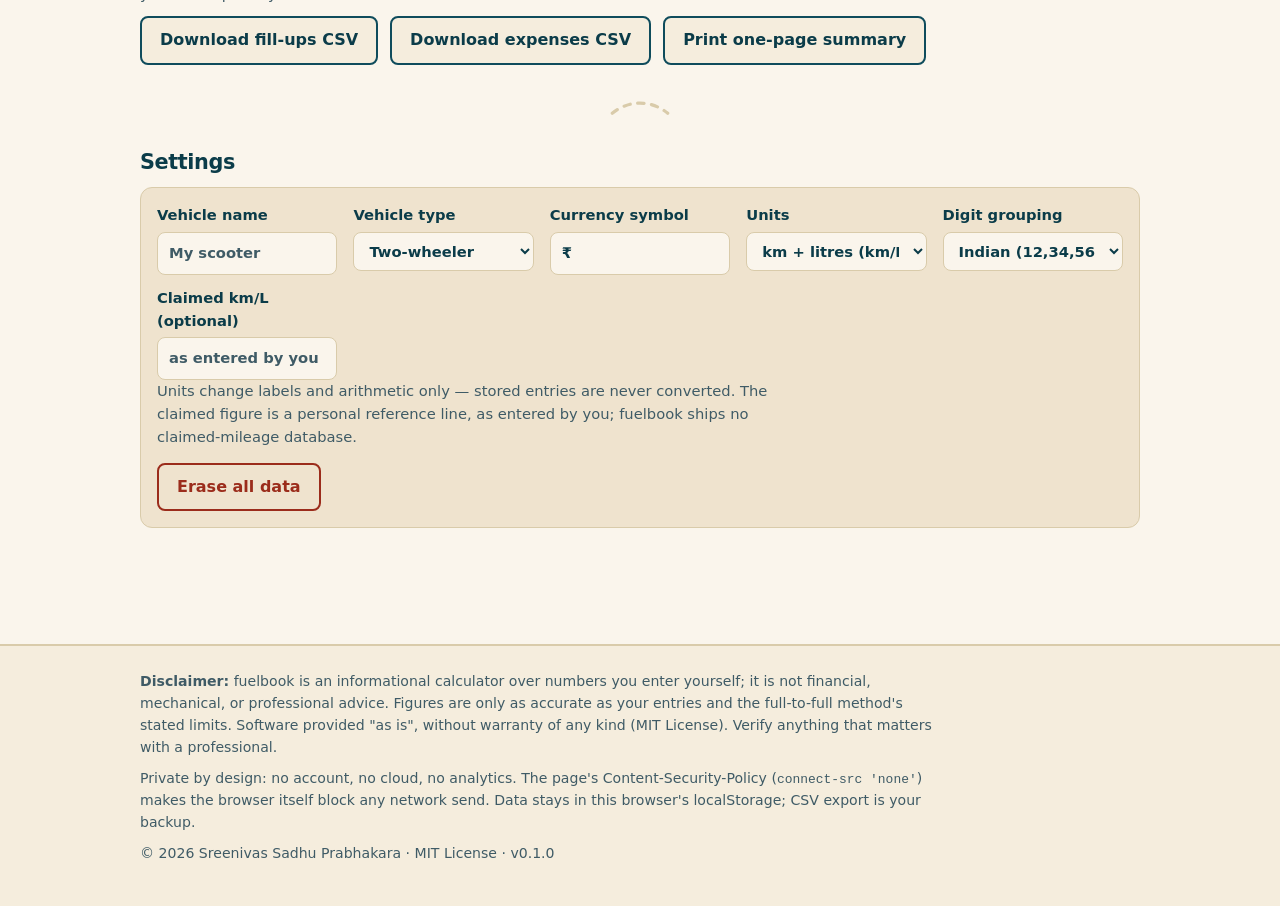
==== commit 0b3340c2: "fuelbook: review fixes — AA contrast for partial marker + placeholders, keyboard-scrollable tables, " ====
--- a/index.html
+++ b/index.html
@@ -202,7 +202,7 @@
           <button type="button" id="fill-cancel" class="btn btn-ghost" hidden>Cancel edit</button>
         </div>
       </form>
-      <div class="table-scroll">
+      <div class="table-scroll" tabindex="0" role="region" aria-label="Fill-up entries table (scrolls horizontally)">
         <table class="log-table" id="fills-table">
           <caption class="visually-hidden">Fill-up entries, newest first</caption>
           <thead>
@@ -245,7 +245,7 @@
           <button type="button" id="expense-cancel" class="btn btn-ghost" hidden>Cancel edit</button>
         </div>
       </form>
-      <div class="table-scroll">
+      <div class="table-scroll" tabindex="0" role="region" aria-label="Expense entries table (scrolls horizontally)">
         <table class="log-table" id="expenses-table">
           <caption class="visually-hidden">Expense entries, newest first</caption>
           <thead>
--- a/styles.css
+++ b/styles.css
@@ -218,7 +218,7 @@
 .c-avg { fill: none; stroke: var(--needle); stroke-width: 2; stroke-dasharray: 7 6; }
 .c-claimed { fill: none; stroke: var(--muted); stroke-width: 1.6; stroke-dasharray: 2 5; }
 .c-dot { fill: var(--primary); stroke: var(--bg); stroke-width: 1.5; }
-.c-dot-partial { fill: var(--sand); stroke: var(--ink); stroke-width: 1.2; }
+.c-dot-partial { fill: var(--needle); stroke: var(--ink); stroke-width: 1.5; }
 .c-grid { stroke: var(--line); stroke-width: 1; }
 .c-text { fill: var(--muted); font-family: var(--sans); font-size: 11px; font-variant-numeric: tabular-nums; }
 .c-text-strong { fill: var(--ink); font-family: var(--sans); font-size: 12px; font-weight: 700; font-variant-numeric: tabular-nums; }
@@ -253,7 +253,7 @@
   padding: 9px 11px;
   min-width: 0;
 }
-input::placeholder { color: var(--muted); opacity: 0.75; }
+input::placeholder { color: var(--muted); opacity: 1; }
 fieldset.fill-kind {
   border: 1.5px dashed var(--line);
   border-radius: var(--radius-sm);
